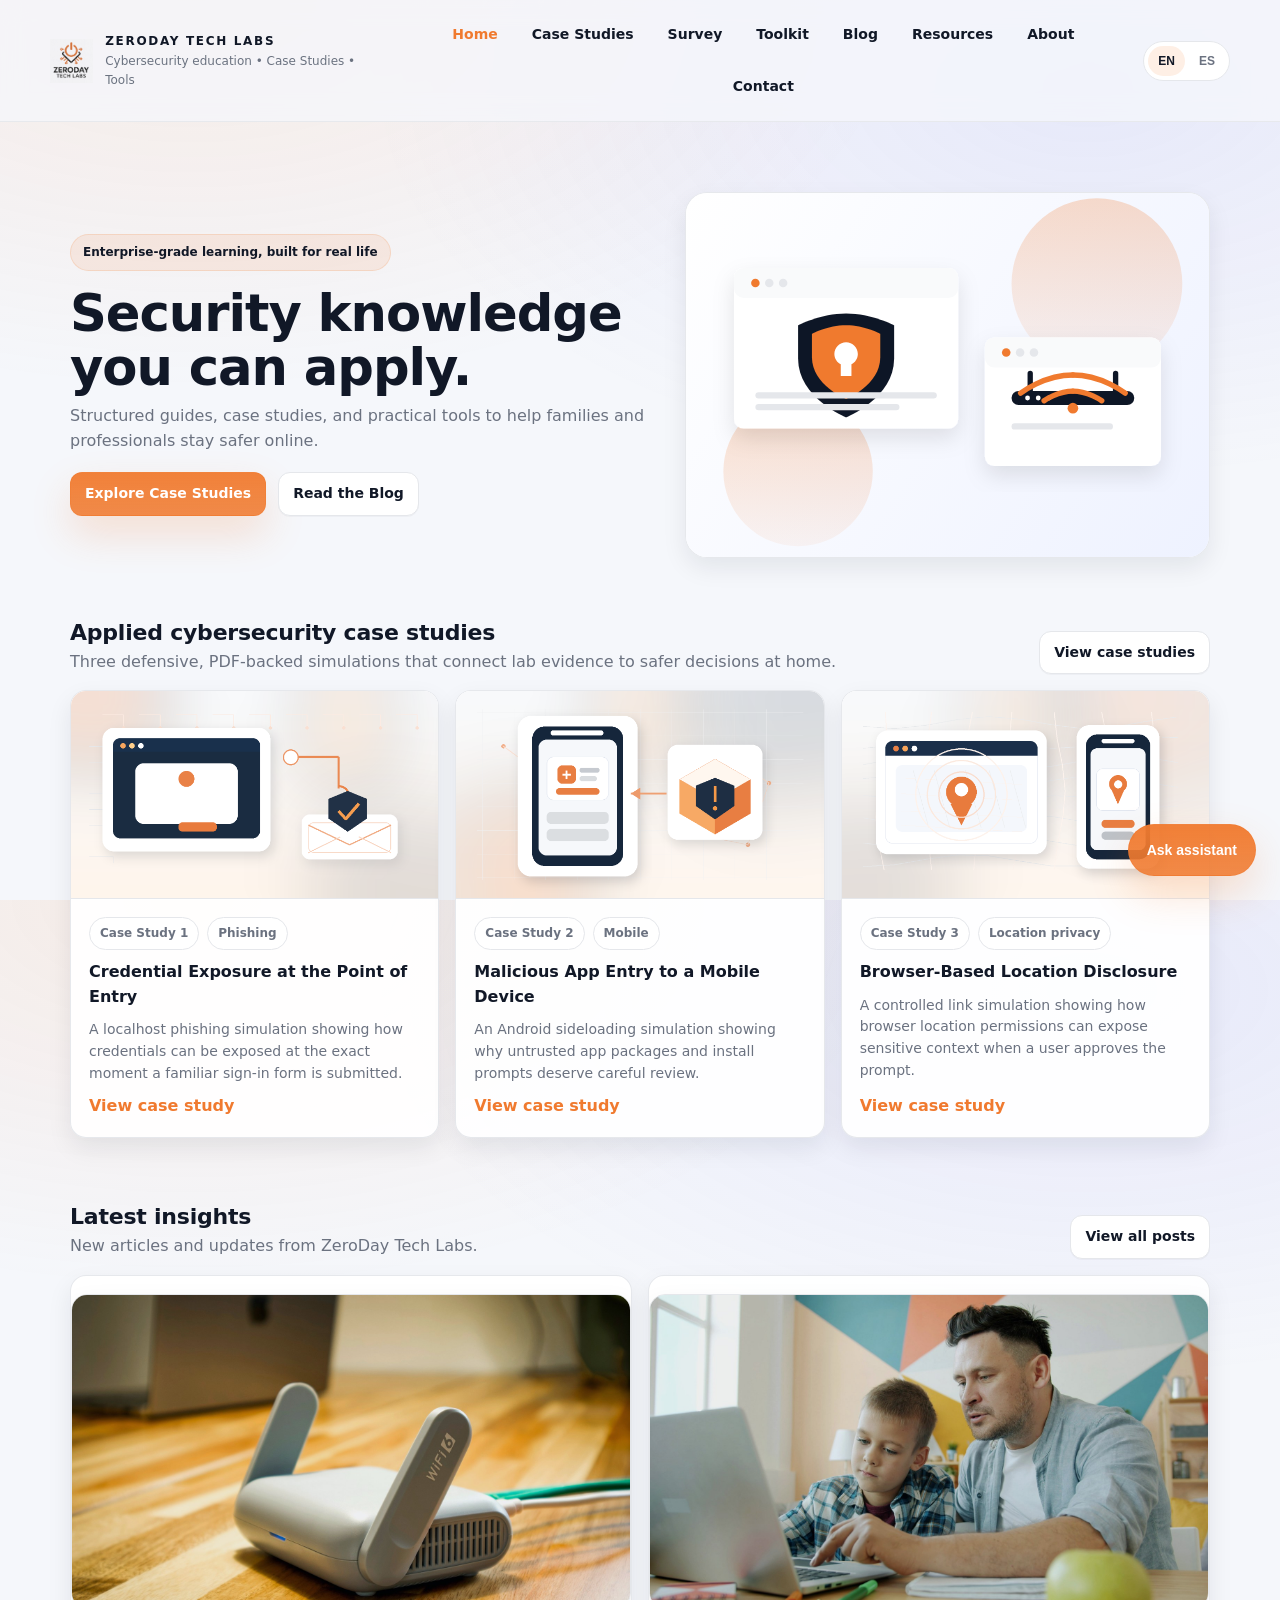
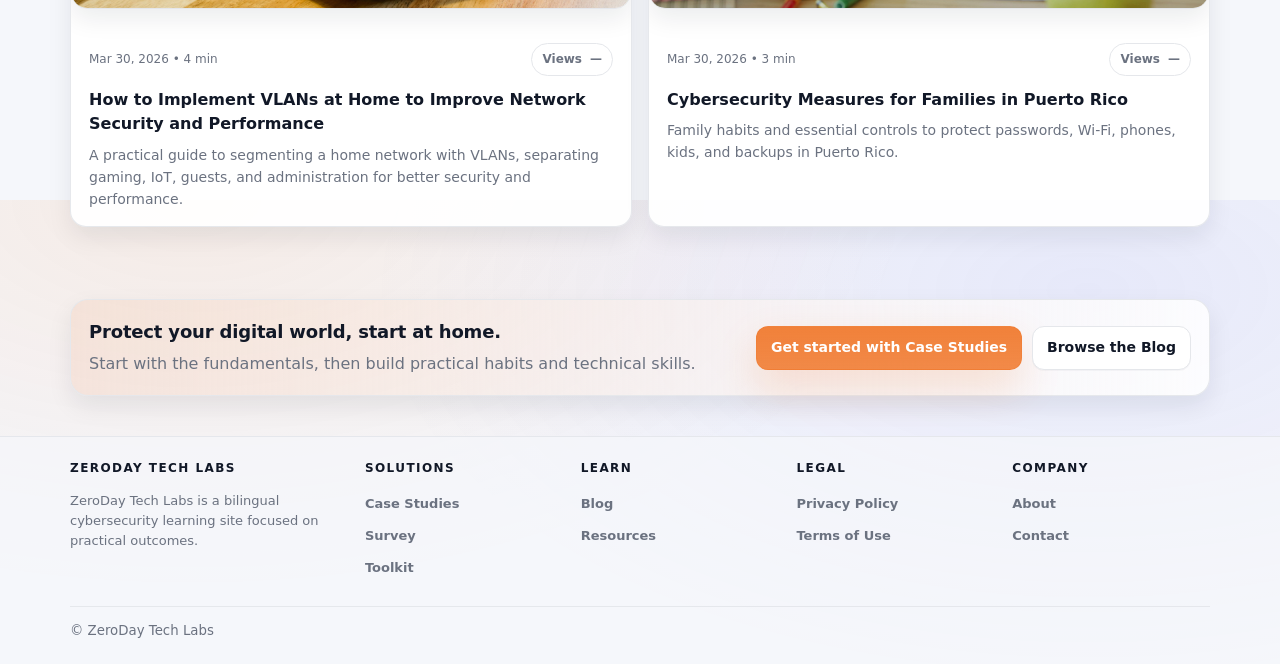
==== index.html @ 15829fad "Add files via upload" ====
<!DOCTYPE html>

<html lang="en">
<head>
<meta charset="utf-8"/>
<meta content="width=device-width, initial-scale=1" name="viewport"/>
<title>ZeroDay Tech Labs — Home</title>
<link href="assets/images/logo-mark.png" rel="icon"/>
<link href="assets/css/styles.css" rel="stylesheet"/>
<script defer="" src="assets/js/i18n.js"></script>
<script defer="" src="assets/js/nav.js"></script>
</head>
<body>
<a class="skip-link" href="#main">Skip to content</a>
<header class="site-header">
<div class="container header-inner">
<a class="brand" href="index.html">
<img alt="ZeroDay Tech Labs logo" src="assets/images/logo.png"/>
<div class="title">
<strong>ZERODAY TECH LABS</strong>
<span data-i18n="brand.tagline">Cybersecurity education • Case Studies • Tools</span>
</div>
</a>
<nav aria-label="Primary" class="nav nav-static">
<a data-i18n="nav.home" href="index.html">Home</a>
<a data-i18n="nav.labs" href="labs/index.html">Case Studies</a>
<a data-i18n="nav.quiz" href="quiz/index.html">Survey</a>
<a data-i18n="nav.toolkit" href="toolkit/index.html">Toolkit</a>
<a data-i18n="nav.blog" href="blog/index.html">Blog</a>
<a data-i18n="nav.resources" href="resources/index.html">Resources</a>
<a data-i18n="nav.about" href="about/index.html">About</a>
<a data-i18n="nav.contact" href="contact/index.html">Contact</a>
</nav>
<div class="header-controls">
<div aria-label="Language" class="lang-toggle">
<button aria-label="English" data-lang-btn="en" type="button">EN</button>
<button aria-label="Español" data-lang-btn="es" type="button">ES</button>
</div>
</div>
</div>
</header>
<main class="hero" id="main">
<div class="container">
<div class="hero-grid">
<div>
<div class="kicker" data-i18n="hero.kicker">Enterprise-grade learning, built for real life</div>
<h1 data-i18n="hero.title">Security knowledge you can apply.</h1>
<p data-i18n="hero.subtitle">Structured guides, case studies, and practical tools to help families and professionals stay safer online.</p>
<div class="hero-actions">
<a class="btn primary" data-i18n="hero.cta.primary" href="labs/index.html">Explore Case Studies</a>
<a class="btn" data-i18n="hero.cta.secondary" href="blog/index.html">Read the Blog</a>
</div>
</div>
<div class="hero-visual">
<img alt="Security and network illustration" src="assets/images/hero-illustration.svg"/>
</div>
</div>
</div>
</main>
<section class="section">
<div class="container">
<div class="section-header">
<div>
<h2 data-lang="en">Applied cybersecurity case studies</h2>
<h2 data-lang="es">Estudios de caso aplicados de ciberseguridad</h2>
<p data-lang="en">Three defensive, PDF-backed simulations that connect lab evidence to safer decisions at home.</p>
<p data-lang="es">Tres simulaciones defensivas respaldadas por PDF que conectan evidencia de laboratorio con decisiones más seguras en el hogar.</p>
</div>
<a class="btn" href="labs/index.html#case-studies">
<span data-lang="en">View case studies</span>
<span data-lang="es">Ver estudios de caso</span>
</a>
</div>
<div class="grid-3">
<article class="card case-card">
<div class="case-media">
<img alt="No-text phishing illustration showing a sign-in screen, email, and security shield" loading="lazy" src="assets/images/case-study-phishing-cover.png"/>
</div>
<div class="case-body">
<div class="badges">
<span class="badge" data-lang="en">Case Study 1</span>
<span class="badge" data-lang="es">Caso 1</span>
<span class="badge">Phishing</span>
</div>
<h3 data-lang="en">Credential Exposure at the Point of Entry</h3>
<h3 data-lang="es">Exposición de credenciales en el punto de entrada</h3>
<p data-lang="en">A localhost phishing simulation showing how credentials can be exposed at the exact moment a familiar sign-in form is submitted.</p>
<p data-lang="es">Una simulación de phishing en localhost que muestra cómo las credenciales pueden exponerse al momento exacto de enviar un formulario familiar.</p>
<a class="text-link" href="labs/index.html#credential-exposure-case-study">
<span data-lang="en">View case study</span>
<span data-lang="es">Ver estudio de caso</span>
</a>
</div>
</article>
<article class="card case-card">
<div class="case-media">
<img alt="No-text mobile app security illustration showing a phone, package icon, and warning shield" loading="lazy" src="assets/images/case-study-mobile-app-cover.png"/>
</div>
<div class="case-body">
<div class="badges">
<span class="badge" data-lang="en">Case Study 2</span>
<span class="badge" data-lang="es">Caso 2</span>
<span class="badge" data-lang="en">Mobile</span>
<span class="badge" data-lang="es">Móvil</span>
</div>
<h3 data-lang="en">Malicious App Entry to a Mobile Device</h3>
<h3 data-lang="es">Entrada de una app maliciosa a un dispositivo móvil</h3>
<p data-lang="en">An Android sideloading simulation showing why untrusted app packages and install prompts deserve careful review.</p>
<p data-lang="es">Una simulación de instalación lateral en Android que muestra por qué los paquetes no confiables y los permisos de instalación deben revisarse con cuidado.</p>
<a class="text-link" href="labs/index.html#malicious-app-case-study">
<span data-lang="en">View case study</span>
<span data-lang="es">Ver estudio de caso</span>
</a>
</div>
</article>
<article class="card case-card">
<div class="case-media">
<img alt="No-text location privacy illustration showing a browser map, phone, and location pin" loading="lazy" src="assets/images/case-study-location-cover.png"/>
</div>
<div class="case-body">
<div class="badges">
<span class="badge" data-lang="en">Case Study 3</span>
<span class="badge" data-lang="es">Caso 3</span>
<span class="badge" data-lang="en">Location privacy</span>
<span class="badge" data-lang="es">Privacidad de ubicación</span>
</div>
<h3 data-lang="en">Browser-Based Location Disclosure</h3>
<h3 data-lang="es">Divulgación de ubicación basada en navegador</h3>
<p data-lang="en">A controlled link simulation showing how browser location permissions can expose sensitive context when a user approves the prompt.</p>
<p data-lang="es">Una simulación controlada con enlace que muestra cómo los permisos de ubicación del navegador pueden exponer contexto sensible cuando el usuario aprueba el permiso.</p>
<a class="text-link" href="labs/index.html#location-disclosure-case-study">
<span data-lang="en">View case study</span>
<span data-lang="es">Ver estudio de caso</span>
</a>
</div>
</article>
</div>
</div>
</section>
<section class="section">
<div class="container">
<div class="section-header">
<div>
<h2 data-i18n="section.blog.title">Latest insights</h2>
<p data-i18n="section.blog.subtitle">New articles and updates from ZeroDay Tech Labs.</p>
</div>
<a class="btn" data-i18n="section.blog.viewAll" href="blog/index.html">View all posts</a>
</div>
<div class="blog-grid" data-latest-posts="">
<a class="card blog-card" href="blog/vlans-home-network.html">
<div class="cover"><img alt="" loading="lazy" src="assets/images/cover-vlans-home.jpg"/></div>
<div class="content">
<div class="meta-row">
<span>2026-03-30 • 4 min</span>
<span class="pill"><span style="font-weight:900;">Views</span> <span data-view-slug="vlans-home-network">—</span></span>
</div>
<h3 style="margin:12px 0 8px;">
<span data-lang="en">How to Implement VLANs at Home to Improve Network Security and Performance</span>
<span data-lang="es">Cómo Implementar VLANs en el Hogar para Mejorar la Seguridad y el Rendimiento de la Red</span>
</h3>
<p>
<span data-lang="en">A practical guide to segmenting a home network with VLANs, separating gaming, IoT, guests, and administration for better security and performance.</span>
<span data-lang="es">Guía práctica para segmentar tu red doméstica con VLANs, separar gaming, IoT, invitados y administración, y mejorar seguridad y rendimiento.</span>
</p>
</div>
</a>
<a class="card blog-card" href="blog/cybersecurity-families-pr.html">
<div class="cover"><img alt="" loading="lazy" src="assets/images/cover-family-cyber.jpg"/></div>
<div class="content">
<div class="meta-row">
<span>2026-03-30 • 3 min</span>
<span class="pill"><span style="font-weight:900;">Views</span> <span data-view-slug="cybersecurity-families-pr">—</span></span>
</div>
<h3 style="margin:12px 0 8px;">
<span data-lang="en">Cybersecurity Measures for Families in Puerto Rico</span>
<span data-lang="es">Medidas de Ciberseguridad para Familias en Puerto Rico</span>
</h3>
<p>
<span data-lang="en">Family habits and essential controls to protect passwords, Wi‑Fi, phones, kids, and backups in Puerto Rico.</span>
<span data-lang="es">Hábitos familiares y controles esenciales para proteger contraseñas, Wi‑Fi, móviles, menores y respaldos en Puerto Rico.</span>
</p>
</div>
</a>
</div>
</div>
</section>
<section class="cta-band">
<div class="container">
<div class="cta-inner">
<div>
<h3 data-i18n="cta.title">Protect your digital world, start at home.</h3>
<p data-i18n="cta.subtitle">Start with the fundamentals, then build practical habits and technical skills.</p>
</div>
<div class="cta-actions">
<a class="btn primary" data-i18n="cta.primary" href="labs/index.html">Get started with Case Studies</a>
<a class="btn" data-i18n="cta.secondary" href="blog/index.html">Browse the Blog</a>
</div>
</div>
</div>
</section>
<footer class="footer">
<div class="container">
<div class="footer-top">
<div>
<h4>ZeroDay Tech Labs</h4>
<p class="note" data-i18n="footer.blurb">ZeroDay Tech Labs is a bilingual cybersecurity learning site focused on practical outcomes.</p>
</div>
<div>
<h4 data-i18n="footer.solutions">Solutions</h4>
<a data-i18n="nav.labs" href="labs/index.html">Case Studies</a>
<a data-i18n="nav.quiz" href="quiz/index.html">Survey</a>
<a data-i18n="nav.toolkit" href="toolkit/index.html">Toolkit</a>
</div>
<div>
<h4 data-i18n="footer.learn">Learn</h4>
<a data-i18n="nav.blog" href="blog/index.html">Blog</a>
<a data-i18n="nav.resources" href="resources/index.html">Resources</a>
</div>
<div>
<h4 data-i18n="footer.legal">Legal</h4>
<a data-i18n="footer.privacy" href="legal/privacy.html">Privacy Policy</a>
<a data-i18n="footer.terms" href="legal/terms.html">Terms of Use</a>
</div>
<div><h4 data-lang="en">Company</h4><h4 data-lang="es">Organización</h4><a data-i18n="nav.about" href="about/index.html">About</a><a data-i18n="nav.contact" href="contact/index.html">Contact</a></div></div>
<div class="footer-bottom">
<small data-i18n="footer.copy">© ZeroDay Tech Labs</small></div>
</div>
</footer>
<script src="assets/js/posts.js"></script>
<script src="assets/js/blog.js"></script>
<script src="assets/js/analytics.js"></script>

<script src="assets/js/chat-config.js"></script>
<script src="assets/js/chat-widget.js"></script>
</body>
</html>
---- assets/css/styles.css ----
:root {
  --bg: #f5f7fb;
  --surface: #ffffff;
  --text: #111827;
  --muted: #6b7280;
  --border: #e5e7eb;
  --shadow: 0 18px 40px rgba(17,24,39,0.10);
  --shadow-sm: 0 10px 24px rgba(17,24,39,0.08);
  --brand: #f07a2f;
  --radius: 16px;
  --container: 1180px;
}

*{ box-sizing:border-box; }
html, body{ height:100%; }
body{
  margin:0;
  font-family: ui-sans-serif, system-ui, -apple-system, Segoe UI, Roboto, Helvetica, Arial;
  color: var(--text);
  background:
    radial-gradient(1200px 650px at 15% 0%, rgba(240,122,47,0.10), transparent 60%),
    radial-gradient(1200px 650px at 85% 10%, rgba(99,102,241,0.10), transparent 60%),
    var(--bg);
  line-height: 1.55;
}

a{ color:inherit; text-decoration:none; }
a:hover{ color: var(--brand); }
img{ max-width:100%; display:block; }

.container{ max-width: var(--container); margin: 0 auto; padding: 0 20px; }

.skip-link{ position:absolute; left:-999px; width:1px; height:1px; overflow:hidden; }
.skip-link:focus{ left:20px; top:20px; width:auto; height:auto; padding:10px 14px; background:var(--surface); border:1px solid var(--border); border-radius: 12px; z-index: 9999; }

.site-header{ position: sticky; top:0; z-index:1100; backdrop-filter: blur(12px); background: rgba(245,247,251,0.78); border-bottom: 1px solid rgba(229,231,235,0.9); }
.header-inner{ display:flex; align-items:center; justify-content:space-between; gap:16px; padding: 14px 0; }

.brand{ display:flex; align-items:center; gap:12px; min-width:240px; }
.brand img{ width:44px; height:44px; }
.brand .title strong{ display:block; font-size:12px; letter-spacing:0.14em; text-transform:uppercase; }
.brand .title span{ display:block; font-size:12px; color: var(--muted); margin-top:2px; }

.nav{ display:flex; align-items:center; gap:10px; flex-wrap:wrap; }
.nav a, .nav button.nav-link{ font-weight:750; font-size:14px; color: var(--text); padding: 10px 12px; border-radius: 12px; border:0; background: transparent; cursor:pointer; white-space:nowrap; }
.nav a.active{ color: var(--brand); }
.nav a:hover, .nav button.nav-link:hover{ background: rgba(17,24,39,0.04); }
.nav-static{ justify-content:center; }

.dropdown{ position: relative; }
.dropdown::after{ content:''; position:absolute; left:0; top:100%; width: 280px; height: 18px; }

.dropdown-menu{ position:absolute; top:100%; left:0; min-width:260px; background: var(--surface); border:1px solid var(--border); border-radius: 16px; box-shadow: var(--shadow-sm); padding:10px; display:none; }
.dropdown.open .dropdown-menu{ display:block; }
.dropdown-menu a{ display:block; padding:10px 12px; border-radius:12px; font-weight:750; }
.dropdown-menu a small{ display:block; font-weight:600; color: var(--muted); margin-top:3px; }
.dropdown-menu a:hover{ background: rgba(240,122,47,0.10); }

.header-controls{ display:flex; align-items:center; gap:10px; }
.lang-toggle{ display:flex; border:1px solid var(--border); background: var(--surface); border-radius: 999px; padding:4px; gap:4px; }
.lang-toggle button{ border:0; background: transparent; font-weight:850; font-size:12px; padding: 8px 10px; border-radius: 999px; cursor:pointer; color: var(--muted); }
.lang-toggle button.active{ background: rgba(240,122,47,0.12); color: var(--text); }

.btn{ display:inline-flex; align-items:center; justify-content:center; gap:10px; border:1px solid var(--border); background: var(--surface); color: var(--text); padding:10px 14px; border-radius:12px; font-weight:850; font-size:14px; box-shadow: 0 1px 0 rgba(17,24,39,0.03); }
.btn.primary{ background: linear-gradient(180deg, rgba(240,122,47,0.95), rgba(240,122,47,0.88)); border-color: rgba(240,122,47,0.38); color:#fff; box-shadow: 0 18px 40px rgba(240,122,47,0.20); }
.btn:hover{ transform: translateY(-1px); }
.btn:active{ transform: translateY(0); }

.mobile-toggle{ display:none; border:1px solid var(--border); background: var(--surface); width:42px; height:42px; border-radius: 12px; align-items:center; justify-content:center; cursor:pointer; }
.mobile-drawer{ position: fixed; inset:0; background: rgba(17,24,39,0.45); display:none; z-index:2000; }
.mobile-drawer.open{ display:block; }
.mobile-panel{ position:absolute; top:0; right:0; height:100%; width:min(420px, 92vw); background: var(--surface); padding:16px; box-shadow: var(--shadow); }
.mobile-panel .panel-top{ display:flex; align-items:center; justify-content:space-between; margin-bottom:10px; }
.mobile-panel .links a{ display:flex; justify-content: space-between; align-items:center; padding:12px 12px; border-radius: 12px; font-weight: 850; border:1px solid var(--border); margin: 10px 0; }
.mobile-panel details{ border:1px solid var(--border); border-radius: 12px; padding:8px 10px; margin: 10px 0; }
.mobile-panel summary{ cursor:pointer; font-weight: 900; list-style:none; }
.mobile-panel summary::-webkit-details-marker{ display:none; }
.mobile-panel .submenu a{ border:0; margin: 8px 0; padding:10px 10px; background: rgba(17,24,39,0.03); }

.hero{ padding: 48px 0 14px; }
.hero-grid{ display:grid; grid-template-columns: 1.05fr 0.95fr; gap:34px; align-items:center; padding: 22px 0 10px; }
.kicker{ display:inline-flex; align-items:center; padding:8px 12px; border-radius: 999px; background: rgba(240,122,47,0.10); border:1px solid rgba(240,122,47,0.16); font-weight:850; font-size:12px; }
.hero h1{ font-size: clamp(34px, 4vw, 54px); line-height:1.05; margin: 16px 0 10px; letter-spacing: -0.02em; }
.hero p{ margin: 0 0 18px; color: var(--muted); font-size:16px; max-width: 60ch; }
.hero-actions{ display:flex; flex-wrap:wrap; gap:12px; margin-top: 18px; }
.hero-visual{ border-radius:22px; overflow:hidden; border:1px solid rgba(229,231,235,0.95); box-shadow: var(--shadow-sm); background: rgba(255,255,255,0.8); }

.section{ padding: 28px 0; }
.section-header{ display:flex; align-items:flex-end; justify-content:space-between; gap:20px; margin: 6px 0 16px; }
.section-header h2{ margin:0; font-size:22px; letter-spacing:-0.01em; }
.section-header p{ margin:0; color: var(--muted); max-width: 78ch; }

.grid-3{ display:grid; grid-template-columns: repeat(3, 1fr); gap:16px; }
.card{ background: rgba(255,255,255,0.92); border:1px solid rgba(229,231,235,0.95); border-radius: var(--radius); padding: 18px; box-shadow: var(--shadow-sm); transition: transform .16s ease, box-shadow .16s ease; }
.card:hover{ transform: translateY(-2px); box-shadow: var(--shadow); }

.icon-badge{ width:42px; height:42px; border-radius: 14px; display:grid; place-items:center; background: rgba(240,122,47,0.10); border:1px solid rgba(240,122,47,0.16); }
.card h3{ margin: 12px 0 8px; font-size: 16px; }
.card p{ margin:0; color: var(--muted); font-size:14px; }

.blog-grid{ display:grid; grid-template-columns: repeat(2, 1fr); gap:16px; }
.blog-card{ padding:0; overflow:hidden; }
.blog-card .cover{ aspect-ratio: 16/9; border-bottom: 1px solid var(--border); background:#fff; }
.blog-card .cover img{ width:100%; height:100%; object-fit: cover; }
.blog-card .content{ padding: 16px 18px; }
.meta-row{ display:flex; align-items:center; justify-content: space-between; color: var(--muted); font-size:12px; }
.pill{ display:inline-flex; align-items:center; gap:8px; font-size:12px; font-weight: 900; color: var(--muted); padding: 6px 10px; border-radius: 999px; border:1px solid var(--border); background: rgba(255,255,255,0.96); }
.badges{ display:flex; flex-wrap:wrap; gap:8px; margin-top: 10px; }
.badge{ font-size:12px; font-weight:850; color: var(--muted); padding:6px 10px; border-radius: 999px; border:1px solid var(--border); background: rgba(255,255,255,0.96); }

.article{ padding: 30px 0 50px; }
.wrap{ max-width: 880px; margin: 0 auto; }
.breadcrumbs{ color: var(--muted); font-size:13px; margin: 10px 0 18px; }
.article h1{ font-size: clamp(30px, 3vw, 44px); margin: 8px 0 8px; letter-spacing: -0.02em; }
.sub{ color: var(--muted); margin: 0 0 12px; }
.cover{ border-radius: var(--radius); overflow:hidden; border:1px solid var(--border); box-shadow: var(--shadow-sm); margin: 18px 0 18px; }
.cover img{ width:100%; height:auto; }
.prose{ background: rgba(255,255,255,0.92); border:1px solid rgba(229,231,235,0.95); border-radius: var(--radius); padding: 18px; box-shadow: var(--shadow-sm); }
.prose h2{ margin-top: 18px; }
.prose p{ color: #1f2937; }
.prose ul{ padding-left: 18px; }
.prose li{ margin: 8px 0; }
.divider{ height:1px; background: rgba(229,231,235,0.95); margin: 22px 0; }

.rating{ display:flex; align-items:center; gap:12px; flex-wrap: wrap; }
.stars{ display:inline-flex; gap:8px; }
.star{ width:36px; height:36px; border-radius:12px; border:1px solid var(--border); background:#fff; cursor:pointer; display:grid; place-items:center; font-weight: 900; color:#111827; }
.star:hover{ border-color: rgba(240,122,47,0.42); }
.star.active{ background: rgba(240,122,47,0.12); border-color: rgba(240,122,47,0.42); }

.note{ color: var(--muted); font-size:13px; }

input, textarea, select{ width:100%; padding: 12px 12px; border-radius: 12px; border:1px solid var(--border); background:#fff; color:#111827; font-weight: 650; }
input:focus, textarea:focus, select:focus{ outline: 3px solid rgba(240,122,47,0.18); border-color: rgba(240,122,47,0.42); }

.cta-band{ margin-top: 22px; padding: 22px 0; }
.cta-inner{ display:flex; align-items:center; justify-content: space-between; gap:16px; padding: 18px 18px; border-radius: 18px; background: linear-gradient(90deg, rgba(240,122,47,0.10), rgba(255,255,255,0.85)); border:1px solid rgba(229,231,235,0.95); box-shadow: var(--shadow-sm); }
.cta-inner h3{ margin:0; font-size: 18px; letter-spacing: -0.01em; }
.cta-inner p{ margin: 6px 0 0; color: var(--muted); max-width: 72ch; }
.cta-actions{ display:flex; gap:10px; flex-wrap: wrap; }

.footer{ margin-top: 18px; border-top: 1px solid rgba(229,231,235,0.95); background: rgba(245,247,251,0.72); }
.footer-top{ display:grid; grid-template-columns: 1.4fr repeat(4, minmax(0, 1fr)); gap:18px; padding: 22px 0; }
.footer-top h4{ margin:0 0 10px; font-size: 12px; letter-spacing: 0.12em; text-transform: uppercase; color: var(--text); }
.footer-top a{ display:block; padding: 6px 0; color: var(--muted); font-weight: 750; font-size: 13px; }
.footer-top a:hover{ color: var(--brand); }
.footer-bottom{ display:flex; justify-content: space-between; align-items:center; gap:14px; flex-wrap: wrap; padding: 14px 0 22px; border-top: 1px solid rgba(229,231,235,0.95); }
.footer-bottom small{ color: var(--muted); }

@media (max-width: 980px){
  .hero-grid{ grid-template-columns: 1fr; }
  .grid-3{ grid-template-columns: 1fr; }
  .blog-grid{ grid-template-columns: 1fr; }
  .header-inner{ flex-direction: column; align-items: flex-start; }
  .nav{ gap: 8px 10px; justify-content: flex-start; }
  .header-controls{ width: 100%; justify-content: flex-end; }
  .mobile-toggle{ display:none; }
  .cta-inner{ flex-direction: column; align-items:flex-start; }
  .footer-top{ grid-template-columns: 1fr 1fr; }
}

@media (prefers-reduced-motion: reduce){
  *{ scroll-behavior:auto !important; transition:none !important; }
}





.callout{ margin:16px 0; padding:14px 16px; border-radius:14px; background: rgba(240,122,47,0.10); border:1px solid rgba(240,122,47,0.18); }
.callout strong{ display:block; margin-bottom:4px; }
.table-wrap{ overflow-x:auto; margin:14px 0; border:1px solid var(--border); border-radius:14px; background:#fff; box-shadow: var(--shadow-sm); }
.prose table{ width:100%; min-width:560px; border-collapse: collapse; }
.prose th, .prose td{ padding:12px 14px; border-bottom:1px solid var(--border); text-align:left; vertical-align:top; }
.prose th{ font-size:12px; text-transform:uppercase; letter-spacing:0.06em; color: var(--muted); background: rgba(245,247,251,0.92); }
.prose tr:last-child td{ border-bottom:0; }
.prose h3{ margin-top:18px; margin-bottom:6px; }

.case-intro{ margin-bottom:16px; }
.section-status{ margin: 0 0 10px; }
.badge-accent{ background: rgba(240,122,47,0.10); border-color: rgba(240,122,47,0.18); color: var(--text); }
.case-card{ padding:0; overflow:hidden; display:flex; flex-direction:column; height:100%; }
.case-media{ aspect-ratio: 16/9; border-bottom: 1px solid var(--border); background:#fff; }
.case-media img{ width:100%; height:100%; object-fit: cover; }
.case-body{ padding: 18px; display:flex; flex-direction:column; gap:10px; height:100%; }
.case-body .badges{ margin-top:0; }
.case-body h3{ margin:0; font-size:16px; }
.case-body p{ margin:0; color: var(--muted); font-size:14px; }
.case-list{ margin: 0; padding-left: 18px; color: var(--muted); font-size:14px; }
.case-list li{ margin: 6px 0; }
.case-cta{ margin-top: 8px; }
.case-subheader{ margin-top: 18px; scroll-margin-top: 96px; }
.case-subheader h3{ margin:0; font-size:18px; letter-spacing:-0.01em; }


.grid-4{ display:grid; grid-template-columns: repeat(auto-fit, minmax(220px, 1fr)); gap:16px; }
.feature-card{ display:flex; flex-direction:column; gap:10px; color: inherit; min-height: 100%; }
.feature-card .badges{ margin-top: 0; }
.feature-link{ margin-top:auto; font-weight: 900; color: var(--brand); }

.toolkit-hero{ display:grid; grid-template-columns: minmax(0, 1.35fr) minmax(260px, 0.65fr); gap:20px; align-items:stretch; }
.toolkit-hero h1{ margin: 14px 0 8px; font-size: clamp(30px, 3vw, 42px); letter-spacing: -0.02em; }
.toolkit-hero p{ margin: 0; color: var(--muted); max-width: 70ch; }
.toolkit-hero-copy{ display:flex; flex-direction:column; gap:14px; }
.toolkit-nav{ display:flex; flex-wrap:wrap; gap:10px; margin-top: 6px; }
.toolkit-nav .pill{ color: inherit; }
.toolkit-hero-side{ display:grid; gap:12px; }
.toolkit-stat{ border:1px solid rgba(229,231,235,0.95); border-radius: 16px; background: rgba(255,255,255,0.9); padding: 16px; box-shadow: var(--shadow-sm); }
.toolkit-stat strong{ display:block; font-size: 22px; letter-spacing: -0.02em; margin-bottom: 4px; }
.toolkit-stat span{ color: var(--muted); font-size: 14px; }

.toolkit-group{ margin-top: 28px; }
.toolkit-summary{ padding: 18px; }
.toolkit-summary-head{ display:flex; justify-content:space-between; align-items:flex-start; gap:16px; flex-wrap:wrap; }
.toolkit-summary p{ margin: 12px 0 0; color: var(--muted); max-width: 78ch; }
.toolkit-grid{ display:grid; grid-template-columns: repeat(auto-fit, minmax(260px, 1fr)); gap:16px; margin-top: 16px; }
.toolkit-card{ display:flex; flex-direction:column; gap:10px; }
.toolkit-card-wide{ grid-column: 1 / -1; }
.toolkit-card .badges{ margin-top: 0; }
.toolkit-card p{ margin: 0; }
.toolkit-list{ padding-left: 18px; margin: 0; }
.toolkit-list li{ margin: 6px 0; color: #374151; font-size: 14px; }
.toolkit-actions{ display:flex; flex-wrap:wrap; gap:10px; margin-top: auto; }
.toolkit-actions .btn{ width: auto; }
.toolkit-link-set{ display:flex; flex-wrap:wrap; gap:10px; margin-top: 4px; }
.mini-link{ display:inline-flex; align-items:center; justify-content:center; padding:10px 12px; border-radius: 999px; border:1px solid var(--border); background: rgba(255,255,255,0.96); font-weight: 850; color: inherit; }
.mini-link:hover{ border-color: rgba(240,122,47,0.35); }

@media (max-width: 980px){
  .toolkit-hero{ grid-template-columns: 1fr; }
}


.toolkit-page{ padding-top: 34px; }
.toolkit-hero{ display:flex; align-items:flex-end; justify-content:space-between; gap:18px; margin-bottom: 18px; }
.toolkit-title{ font-size: clamp(32px, 3vw, 48px); line-height: 1.06; margin: 14px 0 10px; letter-spacing: -0.02em; }
.toolkit-intro{ margin:0; color: var(--muted); max-width: 74ch; }
.toolkit-hero-actions{ align-self:flex-start; }
.toolkit-overview-grid{ display:grid; grid-template-columns: repeat(2, 1fr); gap:16px; margin-top: 20px; }
.toolkit-overview-card{ display:flex; flex-direction:column; gap:12px; height:100%; }
.toolkit-overview-title{ margin:0; font-size: 22px; letter-spacing:-0.01em; }
.toolkit-actions{ display:flex; gap:10px; flex-wrap:wrap; }
.toolkit-meta{ color: var(--muted); font-size:12px; font-weight:850; }
.toolkit-link{ color: var(--muted); font-size:12px; font-weight:900; }
.toolkit-most-used{ margin-top: 28px; }
.toolkit-quick-grid{ display:grid; grid-template-columns: repeat(3, 1fr); gap:16px; }
.toolkit-quick-card{ display:flex; flex-direction:column; gap:10px; height:100%; }
.toolkit-quick-card h3{ margin:0; font-size:16px; }
.toolkit-quick-card p{ margin:0; color: var(--muted); }
.toolkit-section{ margin-top: 32px; padding-top: 8px; scroll-margin-top: 96px; }
.toolkit-section-head{ align-items:flex-start; }
.toolkit-grid{ display:grid; grid-template-columns: repeat(3, 1fr); gap:16px; }
.toolkit-card{ display:flex; flex-direction:column; gap:12px; height:100%; }
.toolkit-card-top{ display:flex; align-items:center; justify-content:space-between; gap:12px; flex-wrap:wrap; }
.toolkit-card h3{ margin:0; font-size:17px; letter-spacing:-0.01em; }
.toolkit-card p{ margin:0; color: var(--muted); }
.toolkit-badges{ margin-top:0; }
.toolkit-footer{ display:flex; align-items:center; justify-content:space-between; gap:12px; margin-top:auto; flex-wrap:wrap; }
.toolkit-subsection{ margin-top: 22px; padding-top: 6px; }
.toolkit-subheader{ align-items:flex-start; margin-bottom: 14px; }
.toolkit-subheader h3{ margin:0; font-size:18px; letter-spacing:-0.01em; }
.toolkit-subheader p{ margin:6px 0 0; }
.toolkit-mini-grid{ display:grid; grid-template-columns: repeat(4, 1fr); gap:16px; }
.toolkit-mini-card h3{ font-size:16px; }

@media (max-width: 980px){
  .toolkit-hero{ flex-direction:column; align-items:flex-start; }
  .toolkit-overview-grid{ grid-template-columns: 1fr; }
  .toolkit-quick-grid{ grid-template-columns: 1fr; }
  .toolkit-grid{ grid-template-columns: 1fr; }
  .toolkit-mini-grid{ grid-template-columns: 1fr; }
}

.resources-page{ padding-top: 42px; }
.resource-hero{ display:grid; grid-template-columns: minmax(0, 1.7fr) minmax(280px, .9fr); gap: 24px; align-items:start; }
.resource-title{ margin: 10px 0 12px; max-width: 18ch; }
.resource-intro{ margin: 0; color: var(--muted); max-width: 70ch; }
.resource-hero-copy{ display:grid; gap: 18px; }
.resource-hero-side{ display:grid; gap: 14px; }
.resource-note{ padding: 16px 18px; border: 1px solid var(--border); border-radius: var(--radius-md); background: rgba(17,24,39,.03); }
.resource-note p{ margin: 0; color: var(--muted); }
.resource-jump{ gap: 10px; }
.resource-actions{ margin-top: 28px; }
.resource-action-grid{ display:grid; grid-template-columns: repeat(auto-fit,minmax(170px,1fr)); gap: 12px; }
.resource-action-link{ justify-content:center; text-align:center; }
.resource-category{ margin-top: 40px; }
.resource-header{ margin-bottom: 18px; }
.resource-grid{ display:grid; grid-template-columns: repeat(auto-fit,minmax(240px,1fr)); gap: 16px; }
.resource-card{ display:grid; gap: 14px; }
.resource-card-top{ display:flex; justify-content:space-between; align-items:flex-start; gap: 12px; }
.resource-card .badges{ display:flex; flex-wrap:wrap; gap: 8px; }
.resource-card h3{ margin: 0; }
.resource-card p{ margin: 0; color: var(--muted); }
.resource-links{ display:flex; gap: 10px; flex-wrap:wrap; margin-top: auto; }
@media (max-width: 920px){
  .resource-hero{ grid-template-columns: 1fr; }
}


.quick-access-grid{
  align-items: stretch;
}

.quick-access-card{
  display: flex;
  flex-direction: column;
  gap: 12px;
  color: inherit;
  min-height: 100%;
}

.quick-access-card h3{
  margin: 0;
  font-size: 18px;
  letter-spacing: -0.01em;
}

.quick-access-card p{
  margin: 0;
  color: var(--muted);
}

.text-link{
  display: inline-flex;
  align-items: center;
  gap: 8px;
  margin-top: auto;
  font-weight: 800;
  color: var(--brand);
}

.quick-access-card:hover .text-link{
  text-decoration: underline;
}

@media (max-width: 980px){
  .footer-top{
    grid-template-columns: 1fr;
  }
}


.survey-jump{
  display:flex;
  flex-wrap:wrap;
  gap:12px;
  margin: 4px 0 0;
}
.survey-hero{
  display:grid;
  gap:22px;
  padding: 24px;
  margin-bottom: 24px;
}
.survey-hero-head h1{
  margin: 14px 0 10px;
  font-size: clamp(32px, 3vw, 46px);
  line-height: 1.08;
  letter-spacing: -0.02em;
}
.survey-lead{
  margin:0;
  max-width: 76ch;
  color: var(--muted);
  font-size: 16px;
  line-height: 1.7;
}
.survey-overview{
  display:grid;
  grid-template-columns: repeat(2, minmax(0, 1fr));
  gap:16px;
}
.survey-overview-card{
  display:flex;
  flex-direction:column;
  gap:12px;
  height:100%;
}
.survey-overview-card h2{
  margin:0;
  font-size: 22px;
  letter-spacing: -0.01em;
}
.survey-overview-card p{
  margin:0;
  color: var(--muted);
}
.survey-block{
  display:grid;
  gap:16px;
  margin: 24px 0 0;
}
.survey-panel{
  scroll-margin-top: 110px;
}
.survey-panel-card{
  display:grid;
  gap:18px;
  padding:24px;
}
.survey-panel-head{
  display:flex;
  align-items:flex-start;
  justify-content:space-between;
  gap:16px;
  flex-wrap:wrap;
}
.survey-panel-head h2{
  margin: 10px 0 8px;
  font-size: 28px;
  letter-spacing: -0.02em;
}
.survey-panel-actions{
  display:flex;
  flex-wrap:wrap;
  gap:10px;
}
.survey-feature-grid{
  display:grid;
  grid-template-columns: repeat(3, minmax(0, 1fr));
  gap:14px;
}
.survey-feature{
  padding:16px;
  border:1px solid var(--border);
  border-radius: 16px;
  background: linear-gradient(180deg, rgba(255,255,255,0.98), rgba(240,122,47,0.06));
}
.survey-feature h3{
  margin:0 0 6px;
  font-size: 15px;
  letter-spacing: -0.01em;
}
.survey-feature p{
  margin:0;
  color: var(--muted);
  font-size: 14px;
  line-height: 1.6;
}
.survey-embed-card{
  padding:0;
  overflow:hidden;
}
.survey-embed-card iframe{
  width:100%;
  min-height: 1120px;
  border:0;
  background:#fff;
}
.survey-support-card{
  display:flex;
  align-items:center;
  justify-content:space-between;
  gap:14px;
  flex-wrap:wrap;
  padding:16px 18px;
}
.survey-support-card .note{
  margin:0;
  max-width: 70ch;
}
.btn:focus-visible,
.nav a:focus-visible,
.lang-toggle button:focus-visible,
.mini-link:focus-visible{
  outline: 3px solid rgba(240,122,47,0.24);
  outline-offset: 3px;
}
@media (max-width: 980px){
  .survey-overview{
    grid-template-columns: 1fr;
  }
  .survey-feature-grid{
    grid-template-columns: 1fr;
  }
  .survey-panel-card{
    padding:20px;
  }
  .survey-embed-card iframe{
    min-height: 1280px;
  }
}
@media (max-width: 720px){
  .survey-hero{
    padding:20px;
  }
  .survey-panel-head h2{
    font-size: 24px;
  }
  .survey-panel-actions,
  .survey-jump,
  .survey-support-card{
    flex-direction:column;
    align-items:stretch;
  }
  .survey-panel-actions .btn,
  .survey-jump .btn,
  .survey-support-card .btn{
    width:100%;
  }
}


.zdtl-chat-shell{
  position: fixed;
  right: 24px;
  bottom: 24px;
  z-index: 2600;
}

.zdtl-chat-launcher{
  display: inline-flex;
  align-items: center;
  justify-content: center;
  min-height: 52px;
  padding: 0 18px;
  border: 1px solid rgba(240,122,47,0.34);
  border-radius: 999px;
  background: linear-gradient(180deg, rgba(240,122,47,0.96), rgba(240,122,47,0.88));
  color: #fff;
  font-weight: 850;
  font-size: 14px;
  box-shadow: 0 18px 40px rgba(240,122,47,0.22);
  cursor: pointer;
}

.zdtl-chat-launcher:hover{
  transform: translateY(-1px);
}

.zdtl-chat-panel{
  position: absolute;
  right: 0;
  bottom: 66px;
  width: min(400px, calc(100vw - 32px));
  max-height: min(76vh, 720px);
  display: none;
  grid-template-rows: auto minmax(180px, 1fr) auto auto;
  border: 1px solid rgba(229,231,235,0.96);
  border-radius: 22px;
  background: rgba(255,255,255,0.98);
  box-shadow: 0 30px 60px rgba(17,24,39,0.18);
  overflow: hidden;
}

.zdtl-chat-shell.is-open .zdtl-chat-panel{
  display: grid;
}

.zdtl-chat-header{
  display: flex;
  align-items: flex-start;
  justify-content: space-between;
  gap: 16px;
  padding: 18px 18px 14px;
  background: linear-gradient(180deg, rgba(240,122,47,0.10), rgba(255,255,255,0.98));
  border-bottom: 1px solid rgba(229,231,235,0.96);
}

.zdtl-chat-title{
  display: block;
  font-size: 16px;
  letter-spacing: -0.01em;
}

.zdtl-chat-subtitle{
  margin: 6px 0 0;
  color: var(--muted);
  font-size: 13px;
}

.zdtl-chat-close{
  border: 1px solid var(--border);
  background: #fff;
  color: var(--text);
  padding: 8px 12px;
  border-radius: 12px;
  font-weight: 800;
  cursor: pointer;
}

.zdtl-chat-body{
  padding: 16px 16px 8px;
  overflow: auto;
  background: rgba(255,255,255,0.98);
}

.zdtl-chat-message{
  max-width: 92%;
  padding: 12px 14px;
  border-radius: 16px;
  margin-bottom: 12px;
  border: 1px solid rgba(229,231,235,0.96);
  box-shadow: 0 8px 18px rgba(17,24,39,0.06);
}

.zdtl-chat-message p{
  margin: 0;
  white-space: pre-wrap;
}

.zdtl-chat-message p + p{
  margin-top: 10px;
}

.zdtl-chat-inline-link{
  color: var(--brand);
  font-weight: 800;
  text-decoration: none;
  border-bottom: 1px solid rgba(240,122,47,0.24);
}

.zdtl-chat-inline-link:hover{
  border-bottom-color: rgba(240,122,47,0.50);
}

.zdtl-chat-message.user{
  margin-left: auto;
  background: rgba(240,122,47,0.10);
  border-color: rgba(240,122,47,0.20);
}

.zdtl-chat-message.assistant{
  background: #fff;
}

.zdtl-chat-message.is-typing{
  opacity: 0.8;
}

.zdtl-chat-prompts{
  display: flex;
  flex-wrap: wrap;
  gap: 8px;
  padding: 0 16px 12px;
}

.zdtl-chat-prompt{
  border: 1px solid var(--border);
  background: #fff;
  color: var(--text);
  padding: 8px 12px;
  border-radius: 999px;
  font-size: 12px;
  font-weight: 800;
  cursor: pointer;
}

.zdtl-chat-prompt:hover{
  border-color: rgba(240,122,47,0.34);
  color: var(--brand);
}

.zdtl-chat-form{
  border-top: 1px solid rgba(229,231,235,0.96);
  padding: 14px 16px 16px;
  background: rgba(255,255,255,0.98);
}

.zdtl-chat-label{
  position: absolute;
  left: -9999px;
}

.zdtl-chat-input-row{
  display: grid;
  grid-template-columns: 1fr auto;
  gap: 10px;
  align-items: end;
}

#zdtl-chat-input{
  resize: none;
  min-height: 50px;
  max-height: 180px;
  line-height: 1.45;
}

.zdtl-chat-send{
  min-height: 50px;
  padding: 0 16px;
  border: 1px solid rgba(240,122,47,0.34);
  border-radius: 14px;
  background: linear-gradient(180deg, rgba(240,122,47,0.96), rgba(240,122,47,0.88));
  color: #fff;
  font-weight: 850;
  cursor: pointer;
  box-shadow: 0 14px 28px rgba(240,122,47,0.18);
}

.zdtl-chat-send:disabled{
  opacity: 0.65;
  cursor: wait;
}

@media (max-width: 640px){
  .zdtl-chat-shell{
    right: 16px;
    left: 16px;
    bottom: 16px;
  }

  .zdtl-chat-launcher{
    width: 100%;
  }

  .zdtl-chat-panel{
    right: 0;
    left: 0;
    width: auto;
    bottom: 64px;
    max-height: 78vh;
  }

  .zdtl-chat-input-row{
    grid-template-columns: 1fr;
  }

  .zdtl-chat-send{
    width: 100%;
  }
}


.survey-page{
  padding-top: 34px;
}

.survey-hero{
  display:grid;
  grid-template-columns: minmax(0, 1fr);
  gap:16px;
  align-items:stretch;
  padding: 28px;
}

.survey-hero-copy-full{
  max-width: 820px;
}

.survey-title{
  margin: 12px 0 10px;
  font-size: clamp(32px, 3vw, 46px);
  line-height: 1.05;
  letter-spacing: -0.02em;
}

.survey-intro{
  margin:0;
  color: var(--muted);
  max-width: 72ch;
}

.survey-support{
  margin: 12px 0 0;
  color: var(--muted);
  font-size: 15px;
}

.survey-actions-row{
  display:flex;
  flex-wrap:wrap;
  gap:12px;
  margin-top: 18px;
}

.survey-hero-side{
  display:grid;
  gap:12px;
}

.survey-stat{
  border:1px solid rgba(229,231,235,0.95);
  border-radius: 16px;
  background: rgba(255,255,255,0.92);
  padding: 16px;
  box-shadow: var(--shadow-sm);
}

.survey-stat strong{
  display:block;
  font-size: 22px;
  letter-spacing: -0.02em;
  margin-bottom: 4px;
}

.survey-stat span{
  display:block;
  color: var(--muted);
  font-size: 14px;
}


.survey-panel{
  display:grid;
  gap:18px;
}

.survey-panel-accent{
  background: linear-gradient(180deg, rgba(255,255,255,0.96), rgba(240,122,47,0.05));
}

.survey-panel-head{
  align-items:flex-start;
  margin: 0;
}

.survey-panel-head h2{
  margin: 10px 0 8px;
  font-size: 24px;
  letter-spacing: -0.01em;
}

.survey-panel-head p{
  margin:0;
  color: var(--muted);
  max-width: 76ch;
}

.survey-panel-actions{
  display:flex;
  flex-direction:column;
  gap:10px;
  min-width: 220px;
}

.survey-card-grid{
  display:grid;
  grid-template-columns: repeat(2, 1fr);
  gap:16px;
}

.survey-info-card{
  display:grid;
  gap:12px;
  height:100%;
}

.survey-info-card h3{
  margin:0;
  font-size: 18px;
}

.survey-embed-toggle{
  border:1px solid var(--border);
  border-radius: 16px;
  background: rgba(255,255,255,0.96);
  box-shadow: var(--shadow-sm);
  overflow:hidden;
}

.survey-embed-toggle summary{
  list-style:none;
  cursor:pointer;
  display:flex;
  align-items:center;
  justify-content:space-between;
  gap:12px;
  padding: 16px 18px;
  font-weight: 850;
}

.survey-embed-toggle summary::-webkit-details-marker{
  display:none;
}

.survey-embed-toggle summary::after{
  content:'Show';
  font-size: 12px;
  letter-spacing: 0.04em;
  text-transform: uppercase;
  color: var(--muted);
}

.survey-embed-toggle[open] summary{
  border-bottom:1px solid var(--border);
  background: rgba(240,122,47,0.06);
}

.survey-embed-toggle[open] summary::after{
  content:'Hide';
}

html[lang="es"] .survey-embed-toggle summary::after{
  content:'Abrir';
}

html[lang="es"] .survey-embed-toggle[open] summary::after{
  content:'Cerrar';
}

.survey-embed-toggle summary:focus-visible,
.survey-jump a:focus-visible,
.survey-panel-actions a:focus-visible{
  outline: 3px solid rgba(240,122,47,0.18);
  outline-offset: 2px;
}

.survey-embed-card{
  padding:0;
  overflow:hidden;
  border-radius: 0;
  box-shadow:none;
  border:0;
}

.survey-embed-card iframe{
  width:100%;
  min-height: 1040px;
  border:0;
  background:#fff;
}

.survey-note-card{
  max-width: none;
}

@media (max-width: 980px){
  .survey-hero{
    grid-template-columns: 1fr;
  }

  .survey-panel-head{
    display:grid;
    gap:16px;
  }

  .survey-panel-actions{
    min-width: 0;
  }

  .survey-card-grid{
    grid-template-columns: 1fr;
  }

  .survey-actions-row{
    flex-direction:column;
  }

  .survey-actions-row .btn,
  .survey-panel-actions .btn{
    width:100%;
  }

  .survey-embed-card iframe{
    min-height: 1180px;
  }
}


.survey-hero .pill,
.survey-panel .pill{
  background: rgba(240,122,47,0.10);
  border-color: rgba(240,122,47,0.20);
}
.survey-panel{
  border: 1px solid rgba(229,231,235,0.96);
}
.survey-note-card{
  background: linear-gradient(180deg, rgba(255,255,255,0.98), rgba(248,250,252,0.96));
}
.survey-embed-card iframe{
  min-height: 1120px;
}
@media (max-width: 980px){
  .survey-embed-card iframe{
    min-height: 1240px;
  }
}



.about-hero-card,
.about-detail-card{
  display:grid;
  gap:16px;
}

.about-copy-stack{
  display:grid;
  gap:14px;
  max-width: 86ch;
}

.about-copy-stack p{
  margin:0;
  color:#1f2937;
  line-height:1.75;
}

.about-card-grid{
  margin-top:18px;
}

.about-card{
  height:100%;
}

.privacy-prose ul[data-lang]{
  padding-left:20px;
}

.privacy-prose li{
  margin:10px 0;
}

.case-intro-strong{
  background: linear-gradient(180deg, rgba(255,255,255,0.98), rgba(240,122,47,0.06));
}

.case-card-live{
  border-color: rgba(240,122,47,0.26);
}

.case-meta-list{
  display:grid;
  gap:10px;
}

.case-meta-item{
  display:flex;
  flex-direction:column;
  gap:4px;
  padding:12px 14px;
  border:1px solid var(--border);
  border-radius:14px;
  background: rgba(255,255,255,0.96);
}

.case-meta-item strong{
  font-size:12px;
  letter-spacing:0.04em;
  text-transform:uppercase;
}

.case-actions{
  display:flex;
  flex-wrap:wrap;
  gap:10px;
  margin-top:auto;
}

@media (max-width: 720px){
  .about-copy-stack{
    gap:12px;
  }

  .case-actions{
    flex-direction:column;
  }

  .case-actions .btn{
    width:100%;
  }
}


.case-disclaimer{
  display:grid;
  grid-template-columns:auto 1fr;
  gap:14px;
  align-items:flex-start;
  max-width:980px;
  margin:0 0 18px;
  padding:18px 20px;
  border-color: rgba(240,122,47,0.24);
  background: linear-gradient(180deg, rgba(255,255,255,0.98), rgba(240,122,47,0.07));
}

.case-disclaimer-mark{
  width:12px;
  min-height:100%;
  border-radius:999px;
  background: linear-gradient(180deg, var(--brand), #f59a44);
  box-shadow: 0 10px 22px rgba(240,122,47,0.24);
}

.case-disclaimer strong{
  display:block;
  margin-bottom:6px;
  color:var(--text);
  font-size:15px;
  letter-spacing:-0.01em;
}

.case-disclaimer p{
  margin:0;
  line-height:1.65;
}

.case-card-live .badge{
  background: rgba(255,255,255,0.78);
}

@media (max-width: 720px){
  .case-disclaimer{
    grid-template-columns:1fr;
  }

  .case-disclaimer-mark{
    width:72px;
    min-height:6px;
  }
}


.case-grid-anchor{
  scroll-margin-top:96px;
}

.about-icon svg{
  width:27px;
  height:27px;
  fill:none;
  stroke:var(--brand);
  stroke-width:2.6;
  stroke-linecap:round;
  stroke-linejoin:round;
}

.about-card .icon-badge{
  background:linear-gradient(180deg, rgba(240,122,47,0.12), rgba(255,255,255,0.96));
  border-color:rgba(240,122,47,0.22);
  box-shadow:0 12px 24px rgba(240,122,47,0.08);
}


.ux-toolkit-page,
.ux-resources-page{
  padding-top: 42px;
}

.ux-hero-panel{
  display:grid;
  grid-template-columns: minmax(0,1.45fr) minmax(280px,.75fr);
  gap:24px;
  align-items:stretch;
  border:1px solid rgba(229,231,235,.95);
  border-radius:24px;
  background:
    linear-gradient(135deg, rgba(255,255,255,.96), rgba(255,248,243,.92)),
    radial-gradient(circle at top right, rgba(240,122,47,.16), transparent 42%);
  box-shadow: var(--shadow-sm);
  padding:26px;
}

.ux-hero-copy h1{
  margin:14px 0 10px;
  font-size: clamp(32px, 3.5vw, 50px);
  line-height:1.05;
  letter-spacing:-.03em;
  max-width: 860px;
}

.ux-hero-copy p{
  margin:0;
  color:var(--muted);
  max-width:72ch;
}

.ux-hero-actions{
  display:flex;
  flex-direction:column;
  justify-content:center;
  gap:12px;
  padding:18px;
  border:1px solid rgba(240,122,47,.18);
  border-radius:20px;
  background:rgba(255,255,255,.74);
}

.ux-start-strip{
  display:grid;
  grid-template-columns:minmax(220px,.55fr) minmax(0,1.45fr);
  gap:18px;
  align-items:stretch;
  margin:22px 0;
  padding:18px;
  border:1px solid rgba(229,231,235,.95);
  border-radius:22px;
  background:rgba(255,255,255,.78);
  box-shadow:var(--shadow-sm);
}

.ux-start-strip h2{
  margin:0 0 6px;
  letter-spacing:-.02em;
}

.ux-start-strip p{
  margin:0;
  color:var(--muted);
}

.ux-start-grid{
  display:grid;
  grid-template-columns:repeat(3,1fr);
  gap:12px;
}

.ux-start-card,
.ux-action-card{
  display:flex;
  flex-direction:column;
  gap:5px;
  min-height:100%;
  padding:15px;
  border:1px solid rgba(229,231,235,.95);
  border-radius:16px;
  background:#fff;
  box-shadow:0 8px 18px rgba(17,24,39,.05);
}

.ux-start-card:hover,
.ux-action-card:hover,
.ux-link-list a:hover{
  border-color:rgba(240,122,47,.42);
  background:rgba(240,122,47,.06);
  color:var(--text);
}

.ux-start-card strong,
.ux-action-card strong{
  font-size:14px;
  letter-spacing:-.01em;
}

.ux-start-card span,
.ux-action-card span{
  color:var(--muted);
  font-size:13px;
  line-height:1.35;
}

.ux-toolkit-grid{
  display:grid;
  grid-template-columns:repeat(2,minmax(0,1fr));
  gap:18px;
  margin-top:22px;
}

.ux-toolkit-card,
.ux-resource-card{
  display:flex;
  flex-direction:column;
  gap:14px;
  padding:22px;
}

.ux-toolkit-card h2,
.ux-resource-footer-card h2{
  margin:0;
  font-size:24px;
  line-height:1.15;
  letter-spacing:-.02em;
}

.ux-toolkit-card p,
.ux-resource-card p,
.ux-resource-footer-card p{
  margin:0;
  color:var(--muted);
}

.ux-card-topline{
  display:flex;
  flex-wrap:wrap;
  gap:8px;
  align-items:center;
}

.ux-chip{
  display:inline-flex;
  align-items:center;
  min-height:30px;
  padding:0 10px;
  border-radius:999px;
  border:1px solid rgba(240,122,47,.18);
  background:rgba(240,122,47,.09);
  color:#9a4f18;
  font-size:12px;
  font-weight:900;
}

.ux-topic-row{
  display:flex;
  flex-wrap:wrap;
  gap:8px;
}

.ux-topic-row span{
  display:inline-flex;
  align-items:center;
  min-height:32px;
  padding:0 10px;
  border-radius:999px;
  border:1px solid var(--border);
  background:rgba(255,255,255,.88);
  color:#374151;
  font-size:12px;
  font-weight:850;
}

.ux-card-actions{
  display:flex;
  flex-wrap:wrap;
  gap:10px;
  margin-top:auto;
}

.ux-details{
  margin-top:4px;
  border:1px solid var(--border);
  border-radius:16px;
  background:rgba(249,250,251,.9);
  overflow:hidden;
}

.ux-details summary{
  cursor:pointer;
  list-style:none;
  padding:14px 16px;
  font-weight:900;
  color:#1f2937;
}

.ux-details summary::-webkit-details-marker{
  display:none;
}

.ux-details summary::after{
  content:'+';
  float:right;
  color:var(--brand);
  font-weight:900;
}

.ux-details[open] summary::after{
  content:'–';
}

.ux-link-list{
  display:grid;
  gap:8px;
  padding:0 14px 14px;
}

.ux-link-list a{
  display:flex;
  justify-content:space-between;
  gap:12px;
  padding:11px 12px;
  border:1px solid rgba(229,231,235,.95);
  border-radius:12px;
  background:#fff;
  font-size:14px;
  font-weight:800;
}

.ux-link-list a::after{
  content:'Open';
  color:var(--muted);
  font-size:12px;
  font-weight:900;
}

html[lang="es"] .ux-link-list a::after{
  content:'Abrir';
}

.ux-resource-hero{
  margin-bottom:24px;
}

.ux-source-panel{
  display:grid;
  grid-template-columns:repeat(2,1fr);
  gap:10px;
  align-content:center;
  padding:18px;
  border:1px solid rgba(240,122,47,.18);
  border-radius:20px;
  background:rgba(255,255,255,.74);
}

.ux-source-panel span{
  display:grid;
  place-items:center;
  min-height:44px;
  border:1px solid rgba(229,231,235,.95);
  border-radius:14px;
  background:#fff;
  color:#374151;
  font-size:13px;
  font-weight:900;
}

.ux-priority-actions,
.ux-resource-categories{
  margin-top:26px;
}

.ux-action-grid{
  display:grid;
  grid-template-columns:repeat(4,1fr);
  gap:12px;
}

.ux-resource-grid{
  display:grid;
  grid-template-columns:repeat(2,minmax(0,1fr));
  gap:18px;
}

.ux-resource-card h3{
  margin:0;
  font-size:20px;
  line-height:1.2;
  letter-spacing:-.02em;
}

.ux-resource-card .ux-link-list{
  padding:0;
  margin-top:auto;
}

.ux-resource-footer-card{
  display:flex;
  align-items:center;
  justify-content:space-between;
  gap:18px;
  margin-top:22px;
  padding:22px;
  background:linear-gradient(90deg, rgba(240,122,47,.10), rgba(255,255,255,.95));
}

@media (max-width: 980px){
  .ux-hero-panel,
  .ux-start-strip,
  .ux-toolkit-grid,
  .ux-resource-grid{
    grid-template-columns:1fr;
  }
  .ux-action-grid,
  .ux-start-grid{
    grid-template-columns:repeat(2,1fr);
  }
}

@media (max-width: 640px){
  .ux-hero-panel{
    padding:20px;
    border-radius:20px;
  }
  .ux-hero-actions,
  .ux-source-panel,
  .ux-action-grid,
  .ux-start-grid{
    grid-template-columns:1fr;
  }
  .ux-start-strip,
  .ux-toolkit-card,
  .ux-resource-card,
  .ux-resource-footer-card{
    padding:16px;
  }
  .ux-card-actions,
  .ux-resource-footer-card{
    flex-direction:column;
    align-items:stretch;
  }
  .ux-card-actions .btn,
  .ux-hero-actions .btn,
  .ux-resource-footer-card .btn{
    width:100%;
  }
}
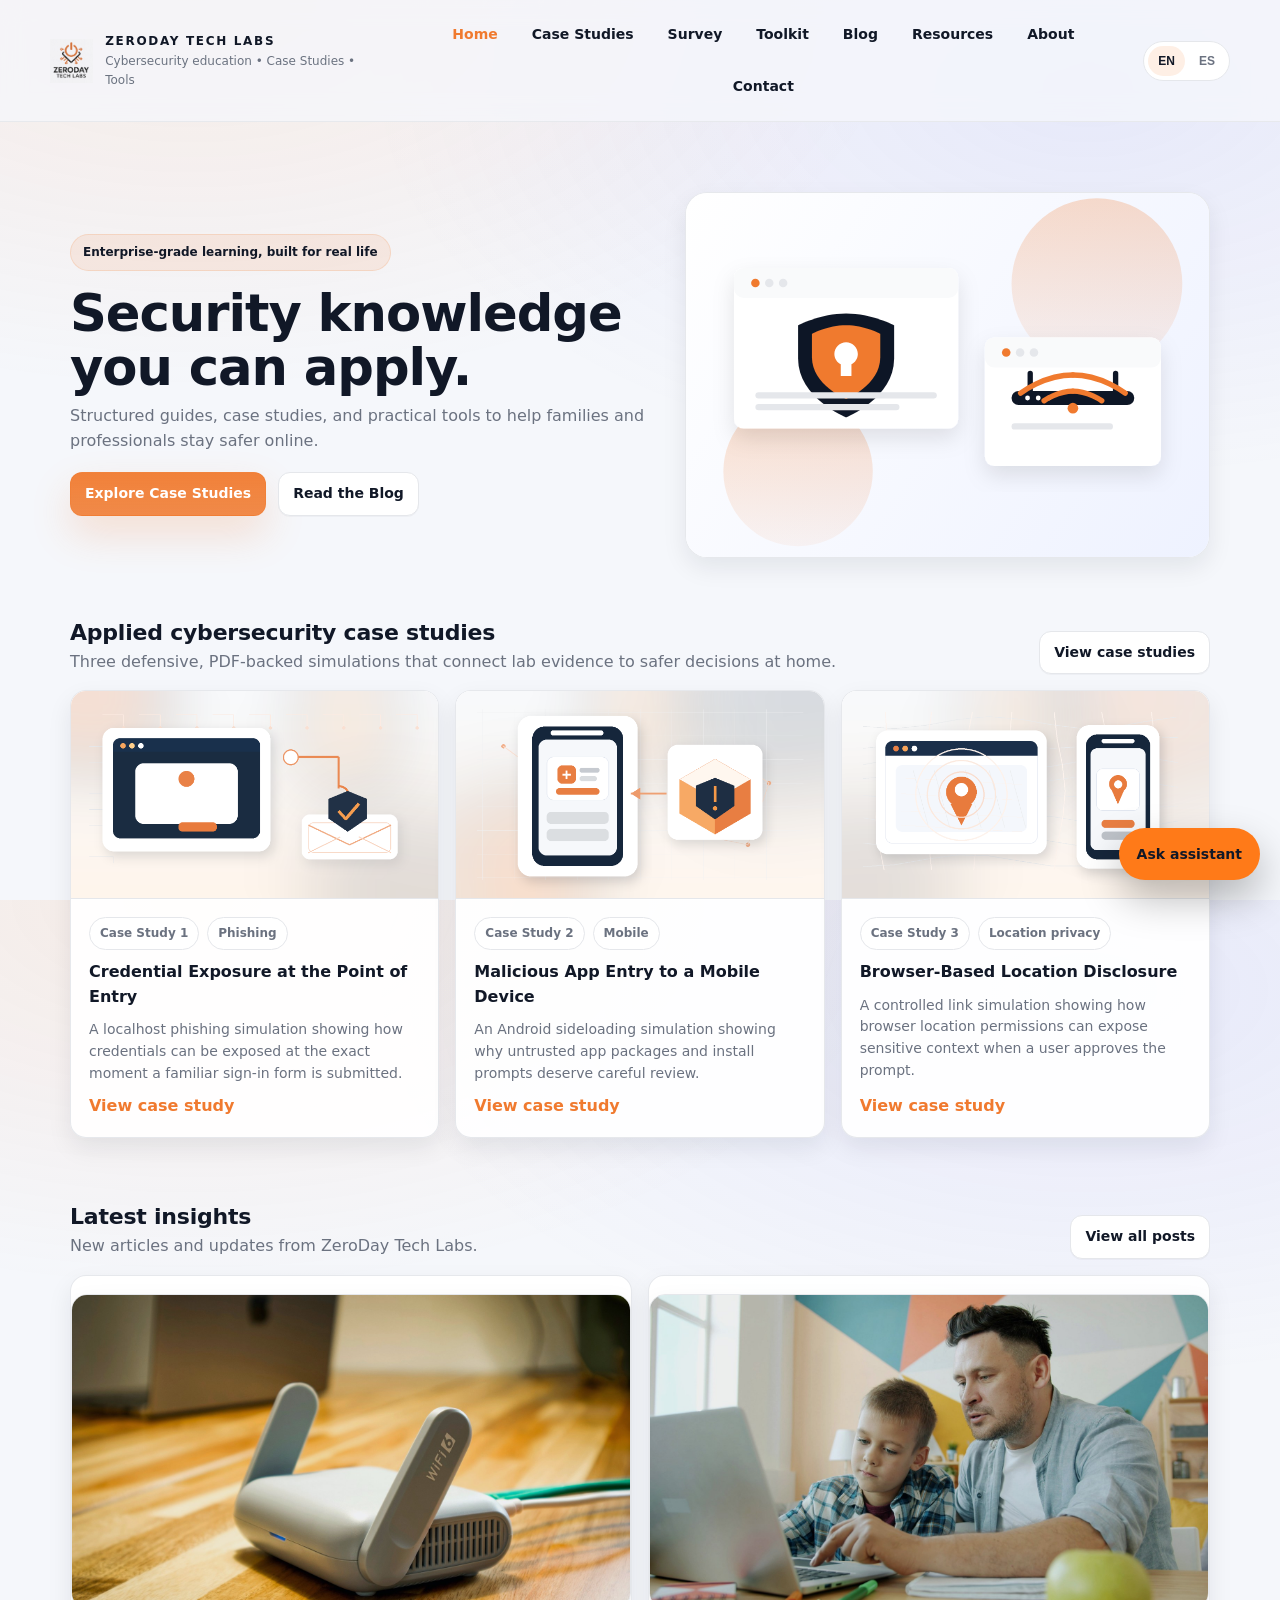
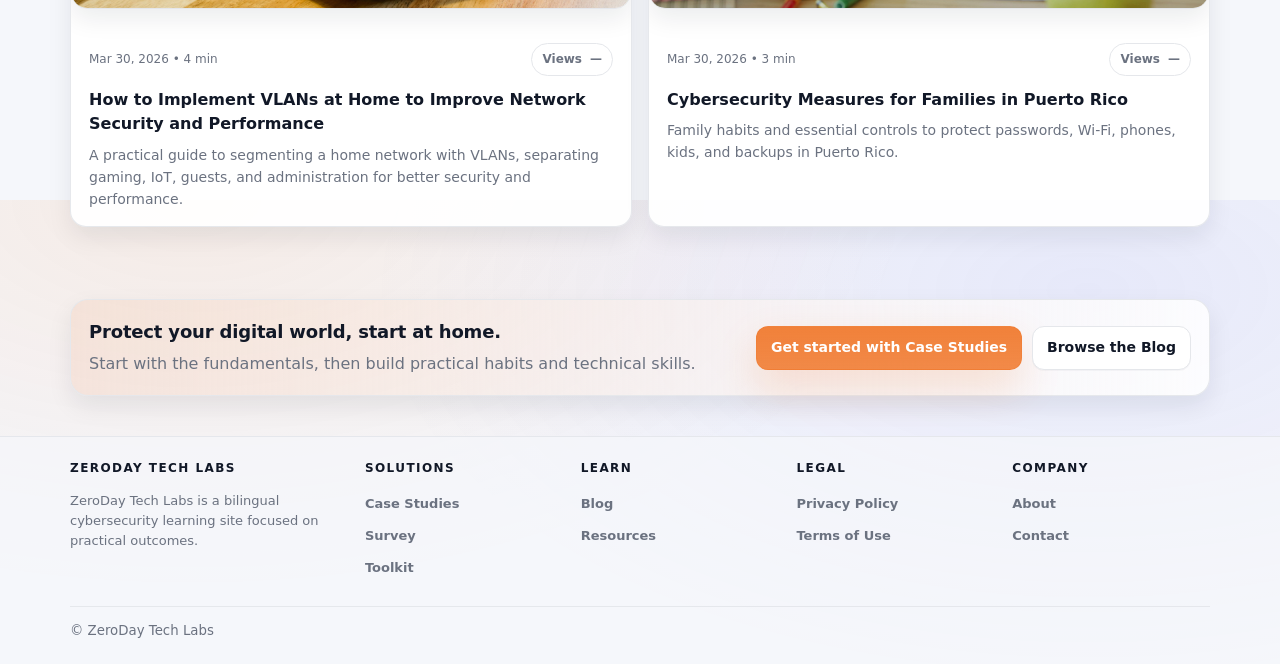
==== commit b2f48910: "Update index.html" ====
--- a/index.html
+++ b/index.html
@@ -24,7 +24,7 @@
 <nav aria-label="Primary" class="nav nav-static">
 <a data-i18n="nav.home" href="index.html">Home</a>
 <a data-i18n="nav.labs" href="labs/index.html">Case Studies</a>
-<a data-i18n="nav.quiz" href="quiz/index.html">Survey</a>
+<a data-i18n="nav.quiz" href="survey/index.html">Survey</a>
 <a data-i18n="nav.toolkit" href="toolkit/index.html">Toolkit</a>
 <a data-i18n="nav.blog" href="blog/index.html">Blog</a>
 <a data-i18n="nav.resources" href="resources/index.html">Resources</a>
@@ -176,8 +176,8 @@
 <span data-lang="es">Medidas de Ciberseguridad para Familias en Puerto Rico</span>
 </h3>
 <p>
-<span data-lang="en">Family habits and essential controls to protect passwords, Wi‑Fi, phones, kids, and backups in Puerto Rico.</span>
-<span data-lang="es">Hábitos familiares y controles esenciales para proteger contraseñas, Wi‑Fi, móviles, menores y respaldos en Puerto Rico.</span>
+<span data-lang="en">Family habits and essential controls to protect passwords, Wi-Fi, phones, kids, and backups in Puerto Rico.</span>
+<span data-lang="es">Hábitos familiares y controles esenciales para proteger contraseñas, Wi-Fi, móviles, menores y respaldos en Puerto Rico.</span>
 </p>
 </div>
 </a>
@@ -208,7 +208,7 @@
 <div>
 <h4 data-i18n="footer.solutions">Solutions</h4>
 <a data-i18n="nav.labs" href="labs/index.html">Case Studies</a>
-<a data-i18n="nav.quiz" href="quiz/index.html">Survey</a>
+<a data-i18n="nav.quiz" href="survey/index.html">Survey</a>
 <a data-i18n="nav.toolkit" href="toolkit/index.html">Toolkit</a>
 </div>
 <div>
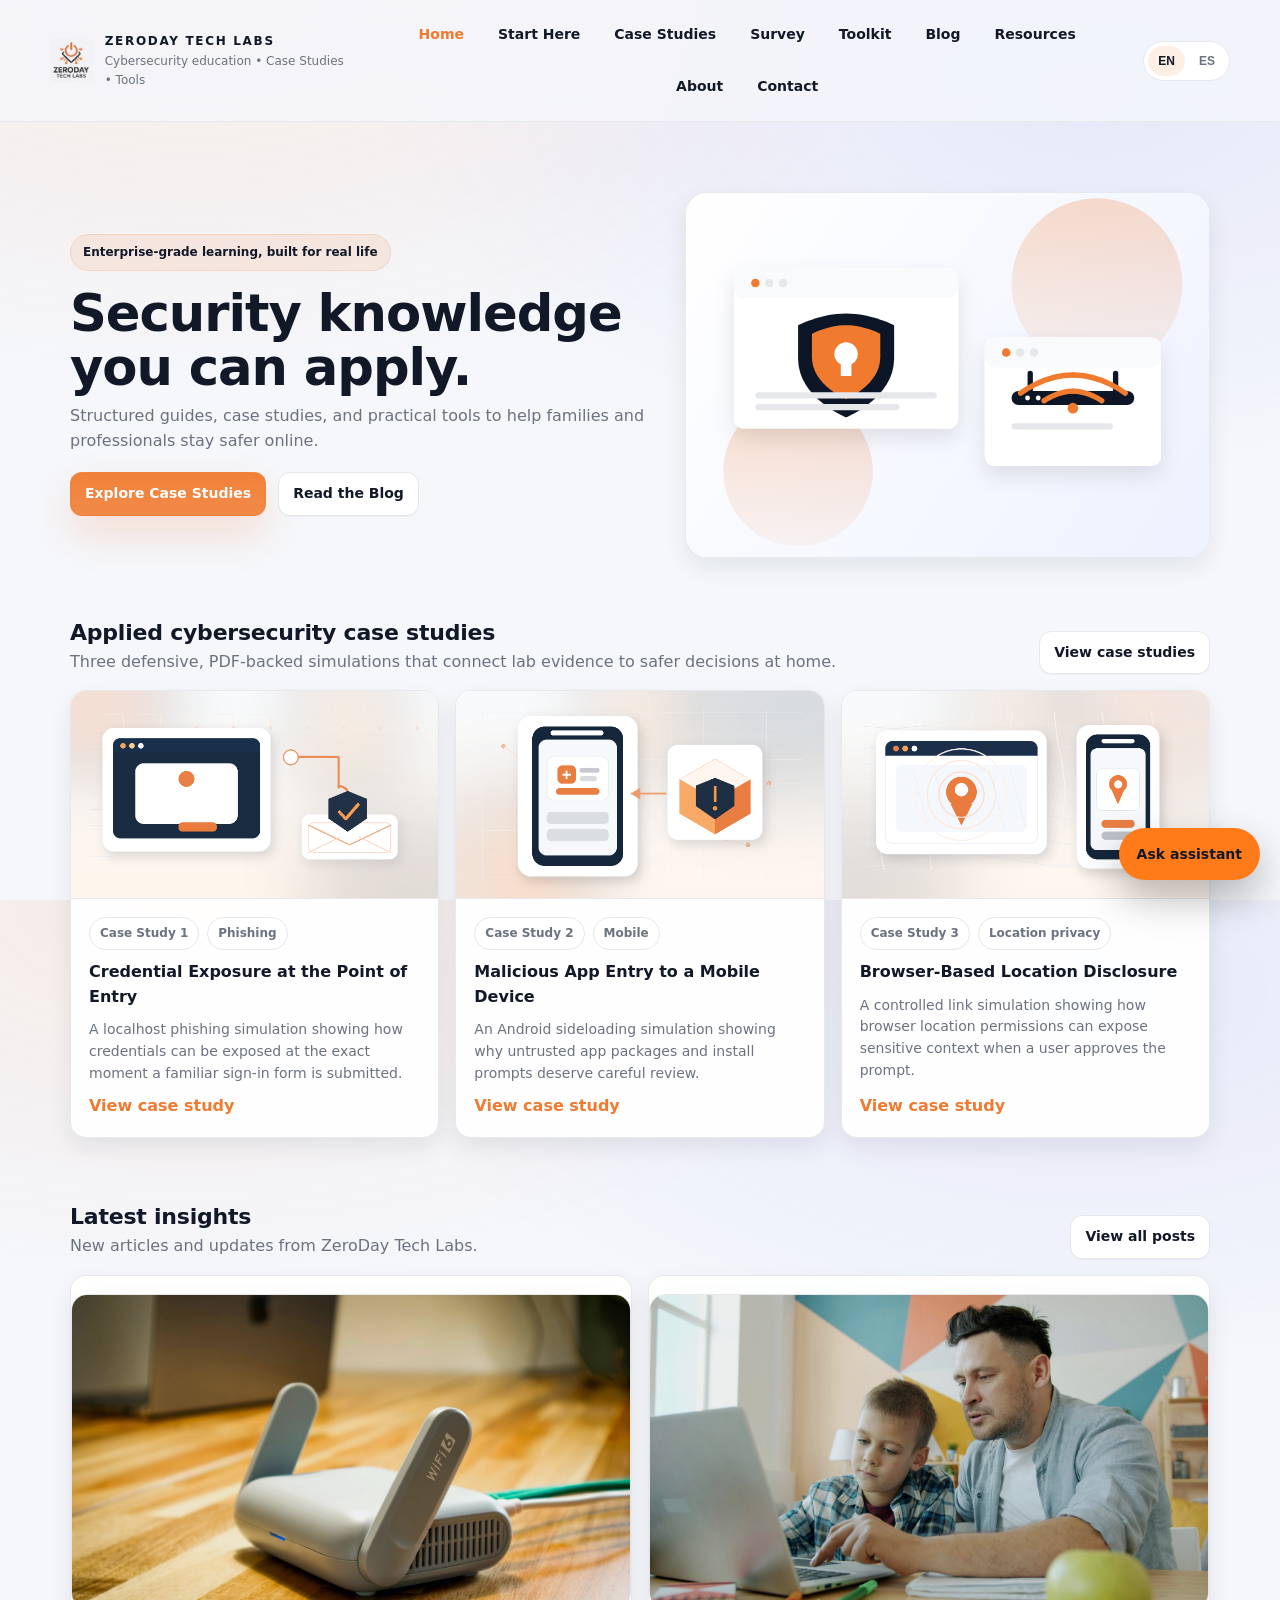
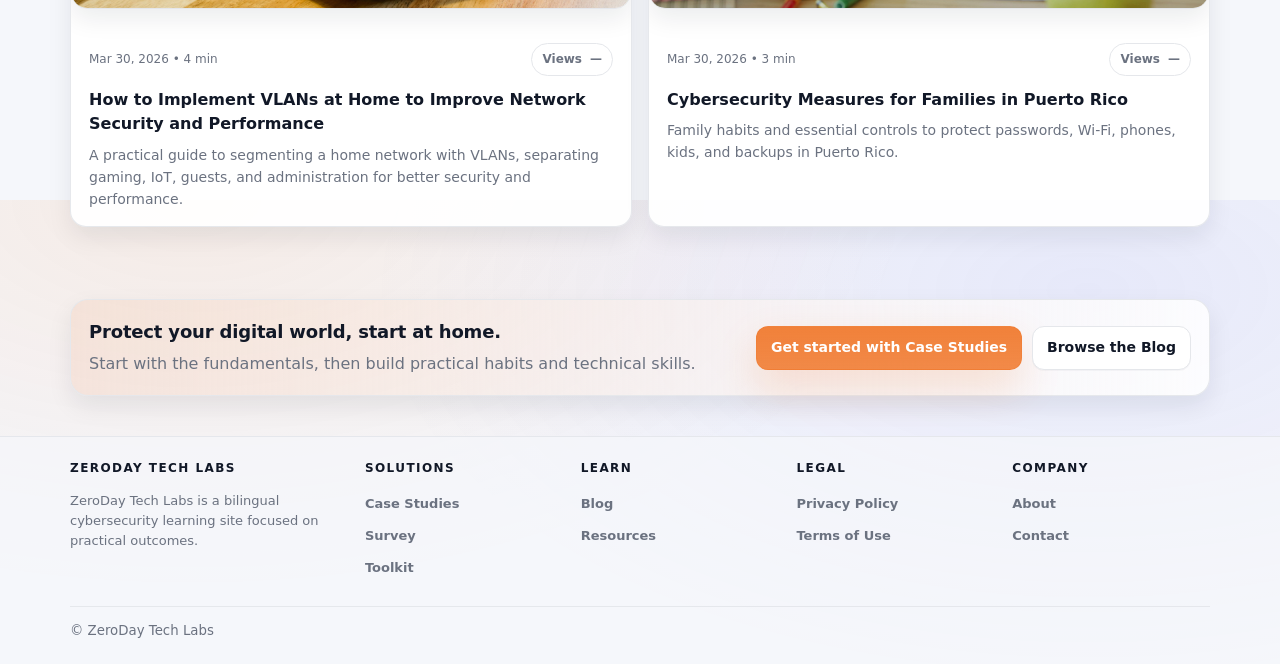
==== commit db0c2a27: "Update index.html" ====
--- a/index.html
+++ b/index.html
@@ -14,7 +14,7 @@
 <a class="skip-link" href="#main">Skip to content</a>
 <header class="site-header">
 <div class="container header-inner">
-<a class="brand" href="index.html">
+<a class="brand" href="/">
 <img alt="ZeroDay Tech Labs logo" src="assets/images/logo.png"/>
 <div class="title">
 <strong>ZERODAY TECH LABS</strong>
@@ -22,14 +22,15 @@
 </div>
 </a>
 <nav aria-label="Primary" class="nav nav-static">
-<a data-i18n="nav.home" href="index.html">Home</a>
-<a data-i18n="nav.labs" href="labs/index.html">Case Studies</a>
-<a data-i18n="nav.quiz" href="survey/index.html">Survey</a>
-<a data-i18n="nav.toolkit" href="toolkit/index.html">Toolkit</a>
-<a data-i18n="nav.blog" href="blog/index.html">Blog</a>
-<a data-i18n="nav.resources" href="resources/index.html">Resources</a>
-<a data-i18n="nav.about" href="about/index.html">About</a>
-<a data-i18n="nav.contact" href="contact/index.html">Contact</a>
+<a data-i18n="nav.home" href="/">Home</a>
+<a data-i18n="nav.startHere" href="start-here/">Start Here</a>
+<a data-i18n="nav.labs" href="labs/">Case Studies</a>
+<a data-i18n="nav.survey" href="survey/">Survey</a>
+<a data-i18n="nav.toolkit" href="toolkit/">Toolkit</a>
+<a data-i18n="nav.blog" href="blog/">Blog</a>
+<a data-i18n="nav.resources" href="resources/">Resources</a>
+<a data-i18n="nav.about" href="about/">About</a>
+<a data-i18n="nav.contact" href="contact/">Contact</a>
 </nav>
 <div class="header-controls">
 <div aria-label="Language" class="lang-toggle">
@@ -47,8 +48,8 @@
 <h1 data-i18n="hero.title">Security knowledge you can apply.</h1>
 <p data-i18n="hero.subtitle">Structured guides, case studies, and practical tools to help families and professionals stay safer online.</p>
 <div class="hero-actions">
-<a class="btn primary" data-i18n="hero.cta.primary" href="labs/index.html">Explore Case Studies</a>
-<a class="btn" data-i18n="hero.cta.secondary" href="blog/index.html">Read the Blog</a>
+<a class="btn primary" data-i18n="hero.cta.primary" href="labs/">Explore Case Studies</a>
+<a class="btn" data-i18n="hero.cta.secondary" href="blog/">Read the Blog</a>
 </div>
 </div>
 <div class="hero-visual">
@@ -66,7 +67,7 @@
 <p data-lang="en">Three defensive, PDF-backed simulations that connect lab evidence to safer decisions at home.</p>
 <p data-lang="es">Tres simulaciones defensivas respaldadas por PDF que conectan evidencia de laboratorio con decisiones más seguras en el hogar.</p>
 </div>
-<a class="btn" href="labs/index.html#case-studies">
+<a class="btn" href="labs/#case-studies">
 <span data-lang="en">View case studies</span>
 <span data-lang="es">Ver estudios de caso</span>
 </a>
@@ -86,7 +87,7 @@
 <h3 data-lang="es">Exposición de credenciales en el punto de entrada</h3>
 <p data-lang="en">A localhost phishing simulation showing how credentials can be exposed at the exact moment a familiar sign-in form is submitted.</p>
 <p data-lang="es">Una simulación de phishing en localhost que muestra cómo las credenciales pueden exponerse al momento exacto de enviar un formulario familiar.</p>
-<a class="text-link" href="labs/index.html#credential-exposure-case-study">
+<a class="text-link" href="labs/#credential-exposure-case-study">
 <span data-lang="en">View case study</span>
 <span data-lang="es">Ver estudio de caso</span>
 </a>
@@ -107,7 +108,7 @@
 <h3 data-lang="es">Entrada de una app maliciosa a un dispositivo móvil</h3>
 <p data-lang="en">An Android sideloading simulation showing why untrusted app packages and install prompts deserve careful review.</p>
 <p data-lang="es">Una simulación de instalación lateral en Android que muestra por qué los paquetes no confiables y los permisos de instalación deben revisarse con cuidado.</p>
-<a class="text-link" href="labs/index.html#malicious-app-case-study">
+<a class="text-link" href="labs/#malicious-app-case-study">
 <span data-lang="en">View case study</span>
 <span data-lang="es">Ver estudio de caso</span>
 </a>
@@ -128,7 +129,7 @@
 <h3 data-lang="es">Divulgación de ubicación basada en navegador</h3>
 <p data-lang="en">A controlled link simulation showing how browser location permissions can expose sensitive context when a user approves the prompt.</p>
 <p data-lang="es">Una simulación controlada con enlace que muestra cómo los permisos de ubicación del navegador pueden exponer contexto sensible cuando el usuario aprueba el permiso.</p>
-<a class="text-link" href="labs/index.html#location-disclosure-case-study">
+<a class="text-link" href="labs/#location-disclosure-case-study">
 <span data-lang="en">View case study</span>
 <span data-lang="es">Ver estudio de caso</span>
 </a>
@@ -144,7 +145,7 @@
 <h2 data-i18n="section.blog.title">Latest insights</h2>
 <p data-i18n="section.blog.subtitle">New articles and updates from ZeroDay Tech Labs.</p>
 </div>
-<a class="btn" data-i18n="section.blog.viewAll" href="blog/index.html">View all posts</a>
+<a class="btn" data-i18n="section.blog.viewAll" href="blog/">View all posts</a>
 </div>
 <div class="blog-grid" data-latest-posts="">
 <a class="card blog-card" href="blog/vlans-home-network.html">
@@ -192,8 +193,8 @@
 <p data-i18n="cta.subtitle">Start with the fundamentals, then build practical habits and technical skills.</p>
 </div>
 <div class="cta-actions">
-<a class="btn primary" data-i18n="cta.primary" href="labs/index.html">Get started with Case Studies</a>
-<a class="btn" data-i18n="cta.secondary" href="blog/index.html">Browse the Blog</a>
+<a class="btn primary" data-i18n="cta.primary" href="labs/">Get started with Case Studies</a>
+<a class="btn" data-i18n="cta.secondary" href="blog/">Browse the Blog</a>
 </div>
 </div>
 </div>
@@ -207,21 +208,21 @@
 </div>
 <div>
 <h4 data-i18n="footer.solutions">Solutions</h4>
-<a data-i18n="nav.labs" href="labs/index.html">Case Studies</a>
-<a data-i18n="nav.quiz" href="survey/index.html">Survey</a>
-<a data-i18n="nav.toolkit" href="toolkit/index.html">Toolkit</a>
+<a data-i18n="nav.labs" href="labs/">Case Studies</a>
+<a data-i18n="nav.survey" href="survey/">Survey</a>
+<a data-i18n="nav.toolkit" href="toolkit/">Toolkit</a>
 </div>
 <div>
 <h4 data-i18n="footer.learn">Learn</h4>
-<a data-i18n="nav.blog" href="blog/index.html">Blog</a>
-<a data-i18n="nav.resources" href="resources/index.html">Resources</a>
+<a data-i18n="nav.blog" href="blog/">Blog</a>
+<a data-i18n="nav.resources" href="resources/">Resources</a>
 </div>
 <div>
 <h4 data-i18n="footer.legal">Legal</h4>
 <a data-i18n="footer.privacy" href="legal/privacy.html">Privacy Policy</a>
 <a data-i18n="footer.terms" href="legal/terms.html">Terms of Use</a>
 </div>
-<div><h4 data-lang="en">Company</h4><h4 data-lang="es">Organización</h4><a data-i18n="nav.about" href="about/index.html">About</a><a data-i18n="nav.contact" href="contact/index.html">Contact</a></div></div>
+<div><h4 data-lang="en">Company</h4><h4 data-lang="es">Organización</h4><a data-i18n="nav.about" href="about/">About</a><a data-i18n="nav.contact" href="contact/">Contact</a></div></div>
 <div class="footer-bottom">
 <small data-i18n="footer.copy">© ZeroDay Tech Labs</small></div>
 </div>
